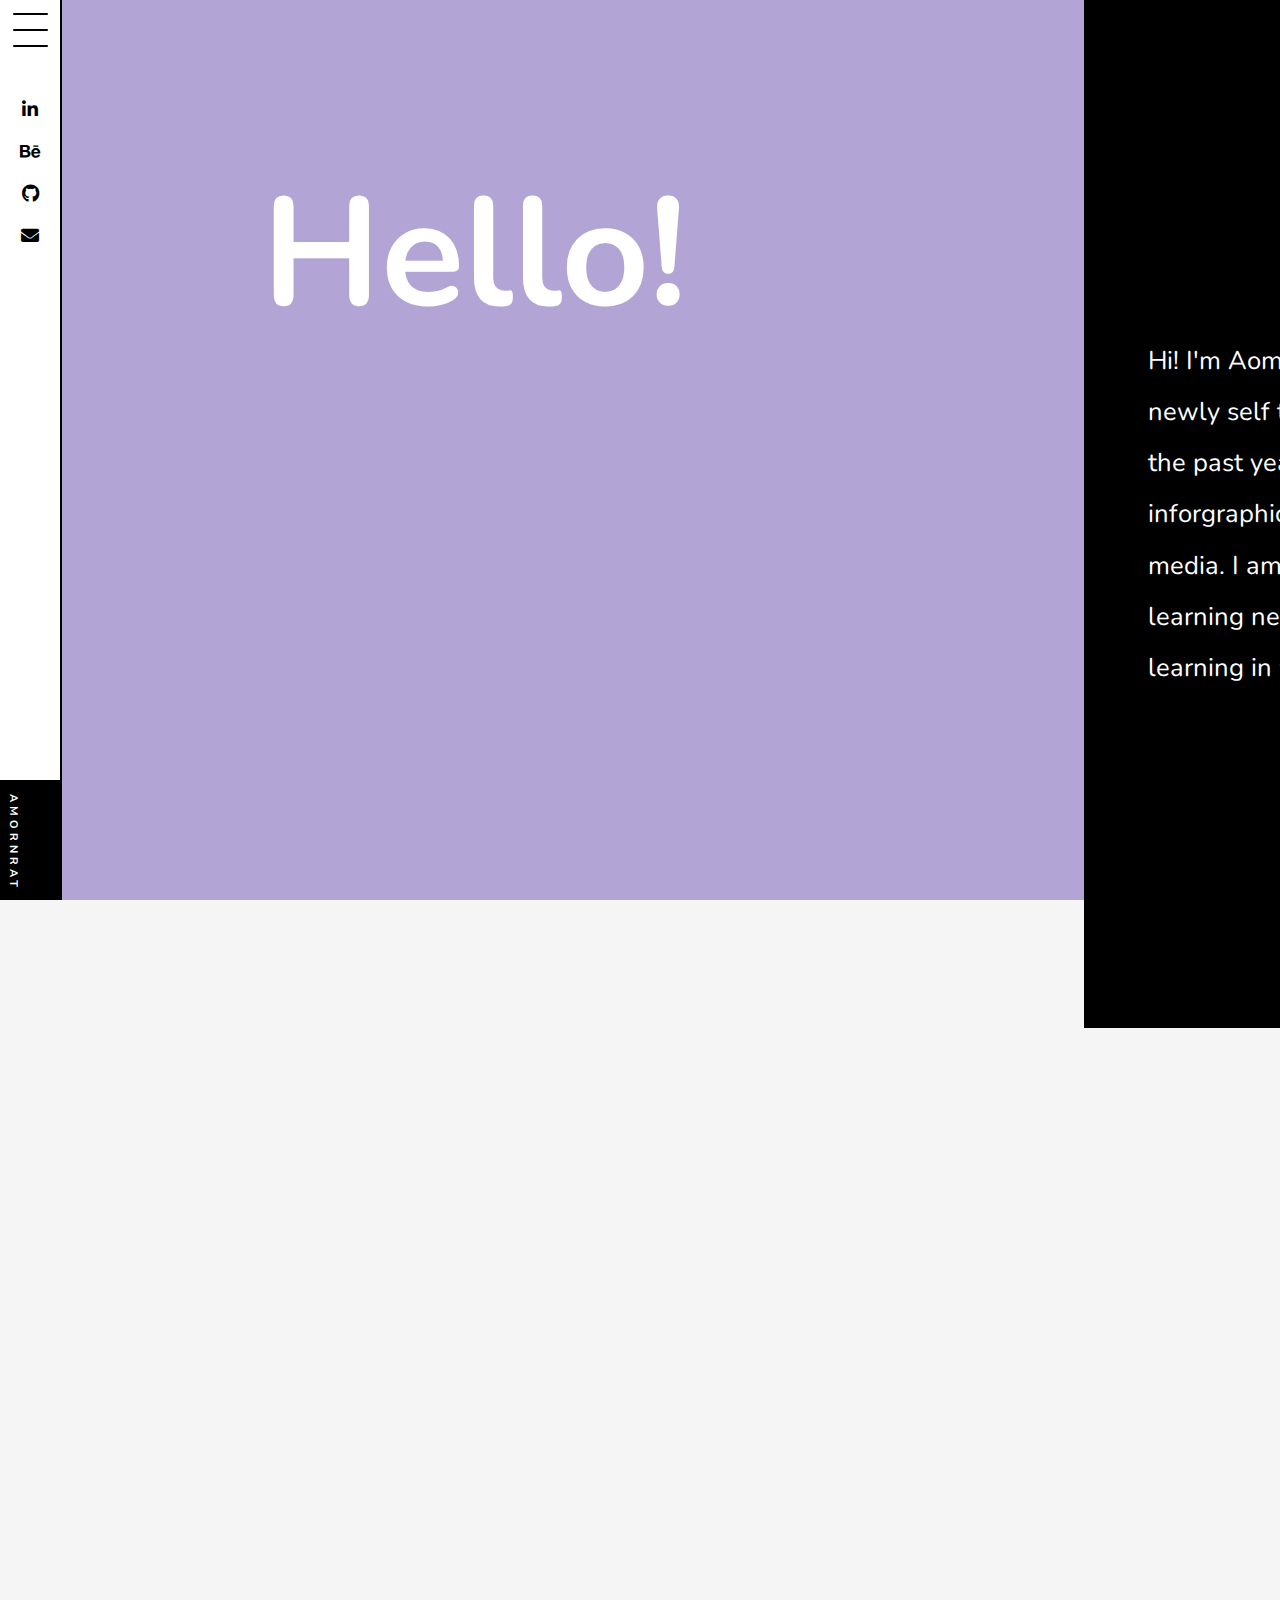
==== about.html @ 3f1398db "first commit" ====
<!DOCTYPE html>
<html lang="en">
<head>
    <meta charset="UTF-8">
    <meta name="viewport" content="width=device-width, initial-scale=1.0">
    <title>Aom's portfolio - About page</title>
    <link rel="stylesheet" href="https://cdnjs.cloudflare.com/ajax/libs/font-awesome/5.10.2/css/all.min.css"/>
    <script src="https://cdnjs.cloudflare.com/ajax/libs/jquery/3.5.1/jquery.min.js"></script>
    <style>
        @import url('https://fonts.googleapis.com/css2?family=Nunito:wght@200;300;400;600;700;800;900&display=swap');

        :root {
            --primary-color: #b2a4d4;
        }

        html {
            overflow: visible !important;
        }

        body{
            scroll-behavior: smooth;
            margin: 0;
            padding: 0;
            box-sizing: border-box;
            font-family: 'Nunito', sans-serif;
            background-color: whitesmoke;
            overflow: visible !important;
        }

        h1, h3, h4, h5, p {
            margin: 0;
            padding: 0;
        }

        a {
            text-decoration: none;
        }

        li {
            list-style: none;
        }

        button {
            border: none;
            outline: none;
        }

        img {
            width: 100%;
        }

        .wrapper {
            position: fixed;
            top: 0;
            left: 0;
            width: 100%;
            display: flex;
        }

        .wrapper section {
            min-width: 100%;
            height: auto;
            display: flex;
            justify-content: center;
            align-items: center;
            height: 100vh;
            position: relative;
        }

        .wrapper section:nth-child(1) {
            margin-left: 60px;
            min-width: 80%;
            background-color: var(--primary-color);
        }

        .wrapper section:nth-child(2) {
            min-width: 50%;
            background-color: black;
            color: white;
            padding: 5%;
        }

        .wrapper section .welcome-bx {
            width: 80%;
            height: 80%;
            position: relative;
        }

        .wrapper section .welcome-bx .hello {
            font-size: 12vw;
            position: absolute;
            z-index: 2;
            top: 60px;
            left: 100px;
            color: white;
        }

        .wrapper section .welcome-bx .profileimg {
            width: 70%;
            position: absolute;
            top: 150px;
            right: 100px;
        }

        .wrapper section .describe {
            font-size: 2vw;
            line-height: 2;
        }

        .wrapper section .skill-container {
            height: 100%;
            width: 80%;
            border-left: 1px solid black;
            display: flex;
            justify-content: center;
            flex-direction: column;
        }

        .wrapper section .skill-container .box {
            font-size: 1.5vw;
        }

        .wrapper section .skill-container .skill-title {
            text-align: end;
            font-size: 5vw;
            letter-spacing: 5px;
            width: 70%;
        }

        .wrapper section .skill-container .box ul {
            display: flex;
            flex-wrap: wrap;
            width: 50%;
        }

        .wrapper section .skill-container .box ul li{
            margin-right: 50px;
            margin-bottom: 20px;
            font-size: 1.5vw;
        }

        .element-pic {
            position: absolute;
            z-index: -1;
            width: 88%;
            left: 46%;
            bottom:0;
            filter: opacity(0.7);
        }

        .wrapper section .exp-container {
            border-right: 1px solid black;
            height: 100%;
            width: 80%;
            display: flex;
            justify-content: center;
            flex-direction: column;
        }

        .wrapper section .exp-container .exp-title {
            font-size: 5vw;
            letter-spacing: 5px;
        }

        .wrapper section .exp-container .box {
            display: flex;
            justify-content: flex-end;
            margin-bottom: 30px;
        }

        .wrapper section .exp-container .box .detail{
            text-align: end;
            width: 60%;
            font-size: 1.5vw;
            line-height: 1.2;
        }

        .wrapper section .exp-container .box .detail ul {
            text-align: left;
            margin: 10px;
            padding: 5px;
        }

        .wrapper section .exp-container .box .detail ul li{
            list-style: circle;
            font-size: 1.2vw;
            line-height: 1.5;
        }

        .wrapper section .exp-container .box .date {
            margin: 0 10px;
            text-align: center;
            font-weight: bold;
            font-size: 1vw;
            color: gray;
            width: 80px;
        }

/* tablet view */
        @media (max-width:768px) {
            .wrapper {
                margin: 0;
                position: absolute;
                flex-direction: column;
                height: auto;
                transform: none !important;
            }

            .wrapper section {
                margin-left: 60px;
                overflow: hidden;
            }

            .wrapper section:nth-child(1) {
                min-width: 100%;
                height: 80vh;
            }

            .wrapper section:nth-child(2) {
                min-width: 100%;
                height: 50vh;
                padding: 0;
            }

            .wrapper section:nth-child(3) {
                height: 80vh;
            }

            .element-pic {
                position: absolute;
                width: 100%;
                left: 34%;

            }

            .wrapper section .welcome-bx,

            .wrapper section .welcome-bx .hello {
                transform: none;
            }

            .wrapper section .skill-container .box {
                font-size: 2vw;
            }

            .wrapper section .skill-container .box ul {
                width: 100%;
            }

            .wrapper section .skill-container .box ul li{
                font-size: 2.5vw;
            }


            .wrapper section .skill-container .skill-title {
                width: 85%;
            }

            .wrapper section .skill-container {
                width: 95%;
            }
            
            .wrapper section .exp-container .exp-title {
                margin-bottom: 20px;
                margin-top: 15%;
            }

            .wrapper section .exp-container .box .detail{
                width: 100%;
                font-size: 2.5vw;
            }

            .wrapper section .exp-container .box .detail ul li{
                font-size: 2vw;
            }

            .wrapper section .exp-container .box .date {

                font-size: 1.4vw;
            }

            .wrapper section .describe {
                font-size: 3vw;
                margin: 5%;
            }

        }
    
    /* mobile view */
        @media (max-width: 425px) {

            .wrapper section {
                margin: 0;
              
            }
            .wrapper section:nth-child(1) {
                min-height: 50%;
                margin: 0;

            }

            .wrapper section .welcome-bx .hello {
                font-size: 20vw;
                top: 100px;
            }

            .wrapper section .skill-container .box ul {
                padding: 15px;
            }

            .wrapper section .skill-container .box ul li{
                font-size: 3.5vw;
            }
            
            .wrapper section .welcome-bx .profileimg {
                width: 80%;
                top: 210px;
                right: 55px;
            }

            .wrapper section .describe {
                font-size: 4vw;
            }

            .wrapper section .skill-container .box {
                font-size: 3.5vw;
            }

            .element-pic {
                left: 20%;
            }

            .wrapper section .exp-container .box .detail{
                width: 100%;
                font-size: 3.5vw;
            }

            .wrapper section .exp-container .box .detail ul li{
                font-size: 2.8vw;
            }

            .wrapper section .exp-container .box .date {

                font-size: 3vw;
            }

            .wrapper section .exp-container .box .date {
                font-size: 2vw;
            }
        }

    </style>
</head>
<body>


    <div class="container">
<!-- navbar -->
        <div id="navbar"></div>
        


        <div class="wrapper" data-0="transform:translateX(0%);" data-1000="transform:translateX(-244%);">

            <section>
                <div class="welcome-bx">
                    <h1 class="hello">Hello!</h1>
                    <div class="profileimg">
                        <img src="https://images.unsplash.com/photo-1485217988980-11786ced9454?ixlib=rb-1.2.1&ixid=eyJhcHBfaWQiOjEyMDd9&auto=format&fit=crop&w=1050&q=80" alt="">
                    </div>
                </div>
            </section>
                
            <section>
                <div class="describe">
                    <p>Hi! I'm Aom. I am a Content Creator, Designer, and newly self taught web developer, but I have worked the past year in digital content creation including inforgraphics, YouTube videos, Instagram, and social media. I am interested in developing my skills by learning new technologies and to continue my learning in web development.</p>
                </div>
            </section>

            <section>
                <div class="skill-container">
                    <div class="skill-title">
                        <h1>SKILLS</h1>
                    </div>
                    <div class="box">
                        
                            <h1>Tools</h1>
                            <ul>
                                <li>Adobe Photoshop</li>
                                <li>Adobe Illustrator</li>
                                <li>Adobe Premiere Pro</li>
                                <li>Adobe XD</li>
                            </ul>
                        
                    </div>

                    <div class="box">
                        
                            <h1>Front-end</h1>
                            <ul>
                                <li>HTML 5</li>
                                <li>CSS 3</li>
                                <li>Javascript</li>
                                <li>Bootstrap</li>
                                <li>Jquery</li>
                                <li>( Learning React )</li>
                            </ul>
                        
                    </div>

                    <div class="box">
                        
                            <h1>Basic Back-end</h1>
                            <ul>
                                <li>Nodejs</li>
                                <li>MongoDB</li>
                                <li>API</li>
                                <li>Git</li>
                            </ul>
                        
                    </div>

                </div>

                <div class="element-pic"> <img src="main img/wire frame - mock up.png" alt=""> </div>
            </section>
                
            <section>
                <div class="exp-container">
                    <div class="exp-title">
                        <h1>EXPERIENCE</h1>
                    </div>
                    <div class="box">
                        
                            <div class="detail">
                                <h3>Website and Graphic Designer</h3>
                                <h5>Athenik Technology Co.,Ltd</h5>
                                <ul>
                                    <li>Create customer questionnaires.</li>
                                    <li>Research prospects and competitors for design ideas.</li>
                                    <li>Built prototype layouts and custom designed icons, colors,  
                                        and themes as well as website functionality using HTML, CSS, 
                                        and JavaScript.</li>
                                    <li>Develiverd working prototypes for users to testing and 
                                        feedback.</li>
                                    <li>Build a website from a prototype on Wix.com.</li>
                                    <li>Redesigning outdated websites.</li>
                                </ul>
                            </div>
                            <div class="date">
                                June 2019 -<br>PRESENT
                            </div>
                       
                    </div>

                    <div class="box">
                            
                        <div class="detail">
                            <h3>Digital Content/Data Creator</h3>
                            <h5>Levco Holdings (Thailand) Ltd.</h5>
                            <ul>
                                <li>Created and edited video.</li>
                                <li>Published video on social media.</li>
                                <li>Experienced in multinational teams operating across multiple
                                    countries and cultures.</li>
                            </ul>
                        </div>
                            <div class="date">
                                June 2019 -<br>PRESENT
                            </div>
                        
                    </div>

                    <div class="box">

                        <div class="detail">
                            <h3>Student Trainee (Web and Graphic Designer)</h3>
                                <h5>T 2 Go Holiday Co.,Ltd</h5>
                            <ul>
                                <li>Designed website </li>
                                <li>Created posters, infographics, and banners</li>
                            </ul>
                        </div>
                            <div class="date">
                                Jan-May,<br> 2019
                            </div>
                        
                    </div>

                </div>
            </section>

        </div>

        

    </div>
    





    <!-- script -->
    <script src="script.js"></script>
    <script> $(function(){ $("#navbar").load("navbar.html"); }); </script>
    <script type="text/javascript" src="skrollr.js"></script>
        <script type="text/javascript"> var s = skrollr.init(); </script> 
    <script>
        document.addEventListener ('mousemove', function (e) {
            const helloText = document.querySelector('.hello');
            const myPic = document.querySelector('.profileimg');


            myPic.style.right = 100 +  e.pageX/6 + 'px';
            myPic.style.top = 150 + e.pageY/6 + 'px';

            helloText.style.left = 100 +  e.pageX/6 + 'px';
            helloText.style.top = 60 + e.pageY/6 + 'px';

        })
    </script>
</body>
</html>
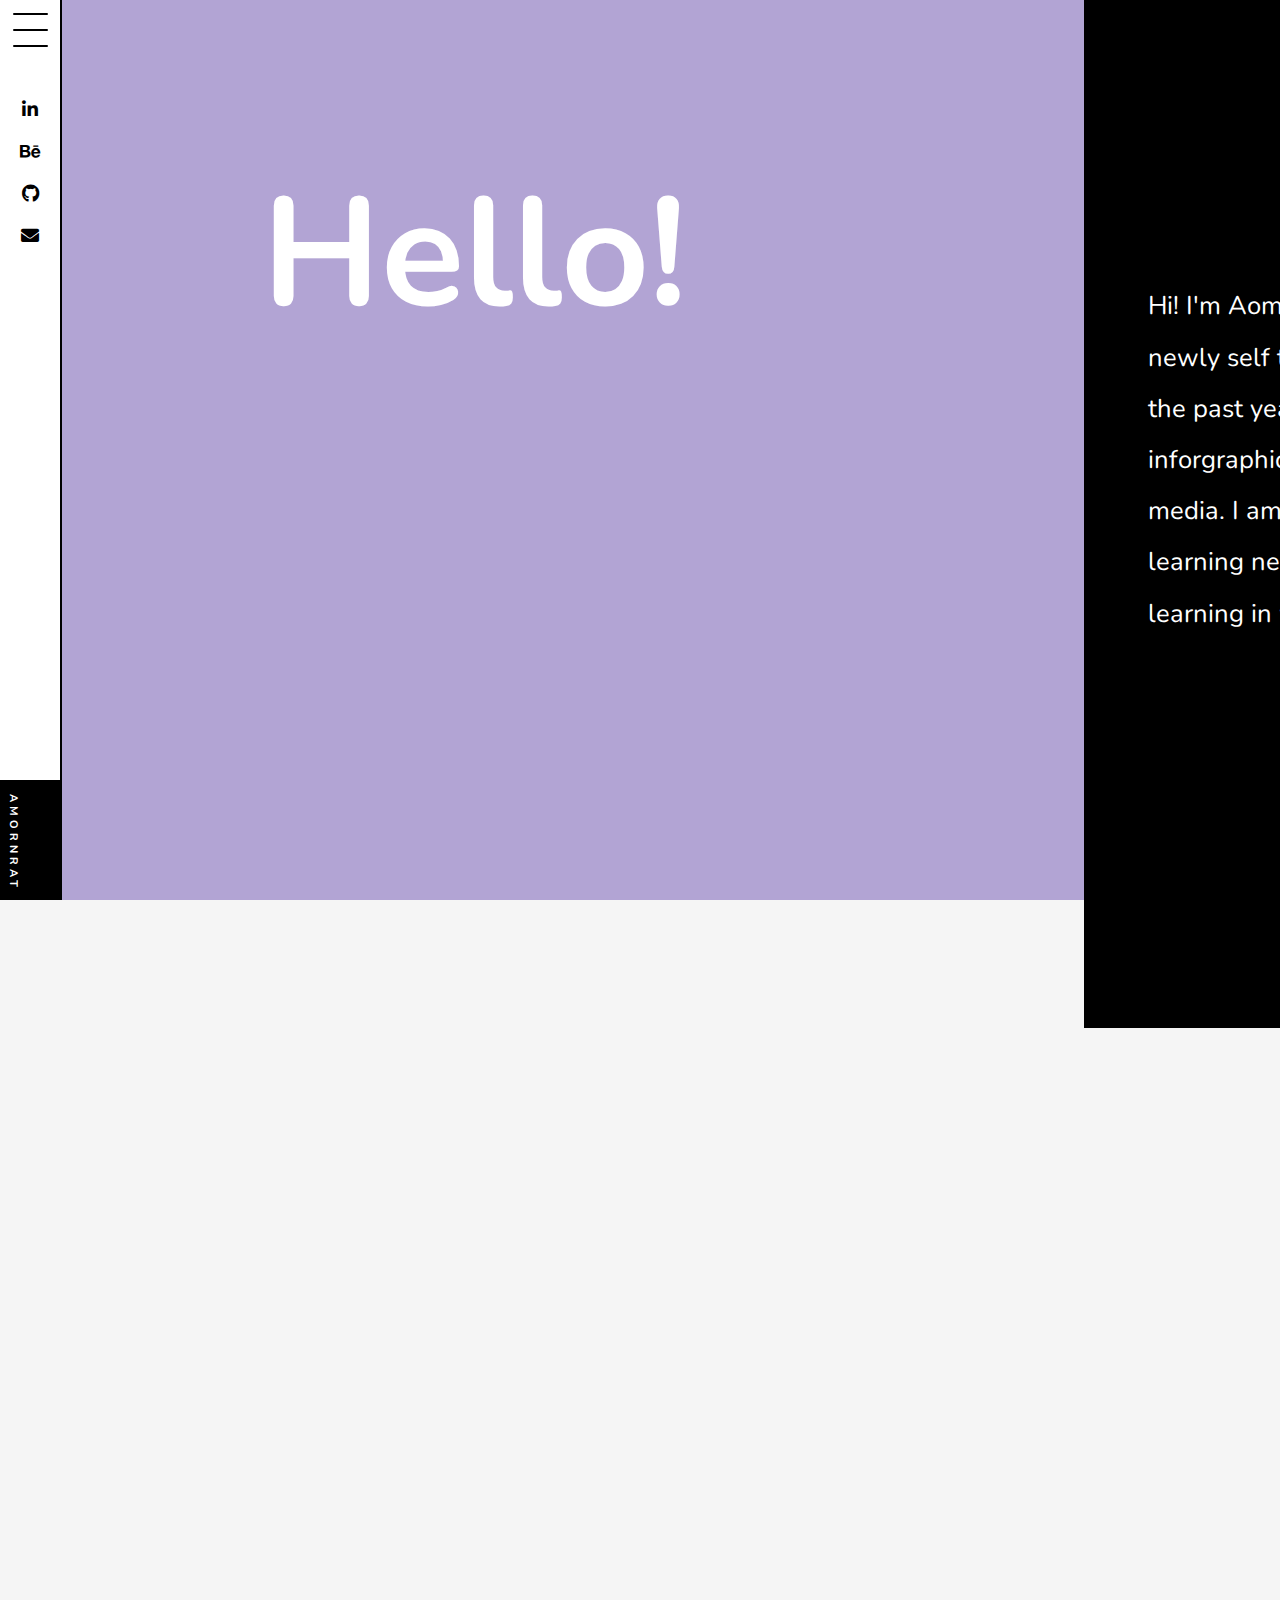
==== commit a718ddea: "12/11/2020" ====
--- a/about.html
+++ b/about.html
@@ -78,6 +78,19 @@
             background-color: black;
             color: white;
             padding: 5%;
+            flex-direction: column;
+        }
+
+        .wrapper section:nth-child(2) a {
+            float: right;
+            margin-top: 5%;
+            font-size: 3vw;
+            color: var(--primary-color);
+        }
+
+        .wrapper section:nth-child(2) a:hover {
+            margin-right: 3%;
+            color: white;
         }
 
         .wrapper section .welcome-bx {
@@ -218,8 +231,13 @@
 
             .wrapper section:nth-child(2) {
                 min-width: 100%;
-                height: 50vh;
+                height: 60vh;
                 padding: 0;
+            }
+
+            .wrapper section:nth-child(2) a {
+                margin-top: 0;
+                font-size: 4vw;
             }
 
             .wrapper section:nth-child(3) {
@@ -374,7 +392,10 @@
             <section>
                 <div class="describe">
                     <p>Hi! I'm Aom. I am a Content Creator, Designer, and newly self taught web developer, but I have worked the past year in digital content creation including inforgraphics, YouTube videos, Instagram, and social media. I am interested in developing my skills by learning new technologies and to continue my learning in web development.</p>
+                    <a href="Amornrat_thankrathok_resume.pdf">Resume</a>
                 </div>
+                
+                
             </section>
 
             <section>
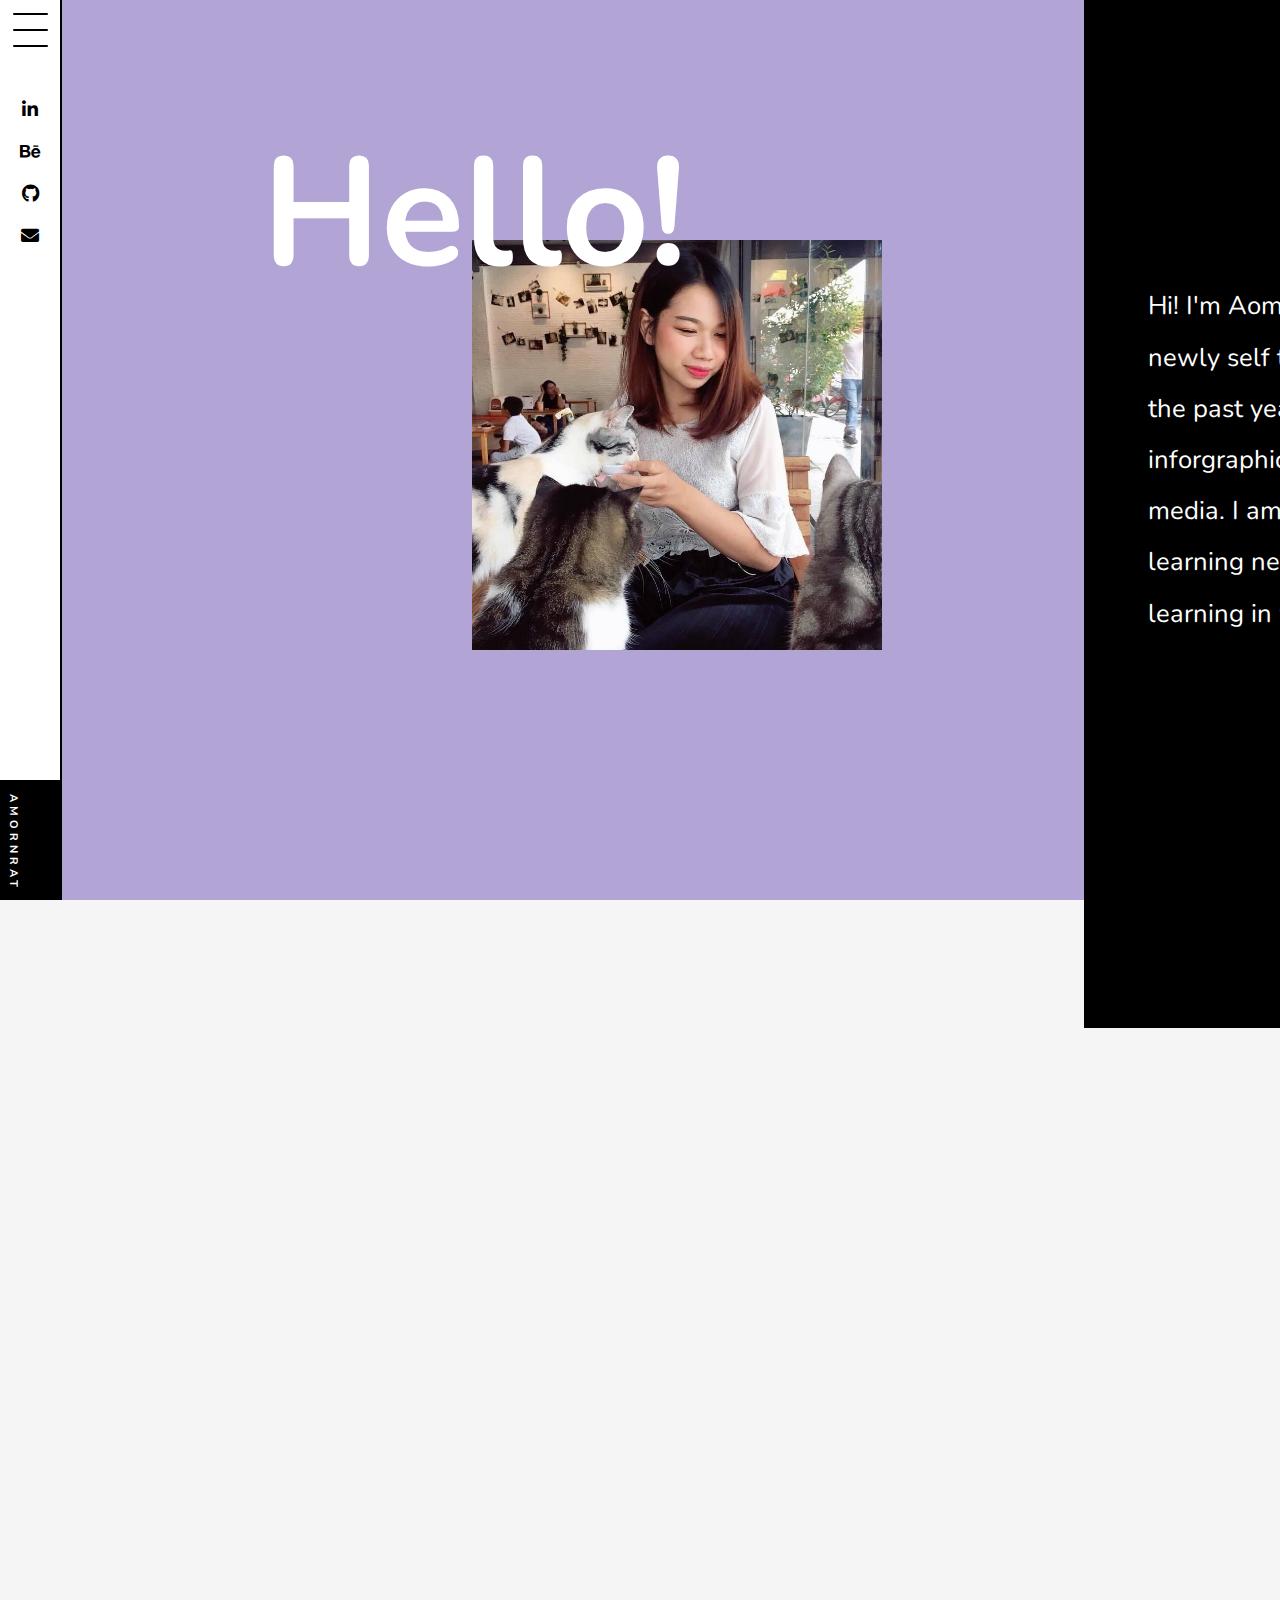
==== commit a1f750ec: "update about page" ====
--- a/about.html
+++ b/about.html
@@ -103,13 +103,13 @@
             font-size: 12vw;
             position: absolute;
             z-index: 2;
-            top: 60px;
+            top: 20px;
             left: 100px;
             color: white;
         }
 
         .wrapper section .welcome-bx .profileimg {
-            width: 70%;
+            width: 50%;
             position: absolute;
             top: 150px;
             right: 100px;
@@ -384,7 +384,7 @@
                 <div class="welcome-bx">
                     <h1 class="hello">Hello!</h1>
                     <div class="profileimg">
-                        <img src="https://images.unsplash.com/photo-1485217988980-11786ced9454?ixlib=rb-1.2.1&ixid=eyJhcHBfaWQiOjEyMDd9&auto=format&fit=crop&w=1050&q=80" alt="">
+                        <img src="main img/my-pic.JPG" alt="">
                     </div>
                 </div>
             </section>
@@ -537,7 +537,7 @@
             myPic.style.top = 150 + e.pageY/6 + 'px';
 
             helloText.style.left = 100 +  e.pageX/6 + 'px';
-            helloText.style.top = 60 + e.pageY/6 + 'px';
+            helloText.style.top = 20 + e.pageY/6 + 'px';
 
         })
     </script>
